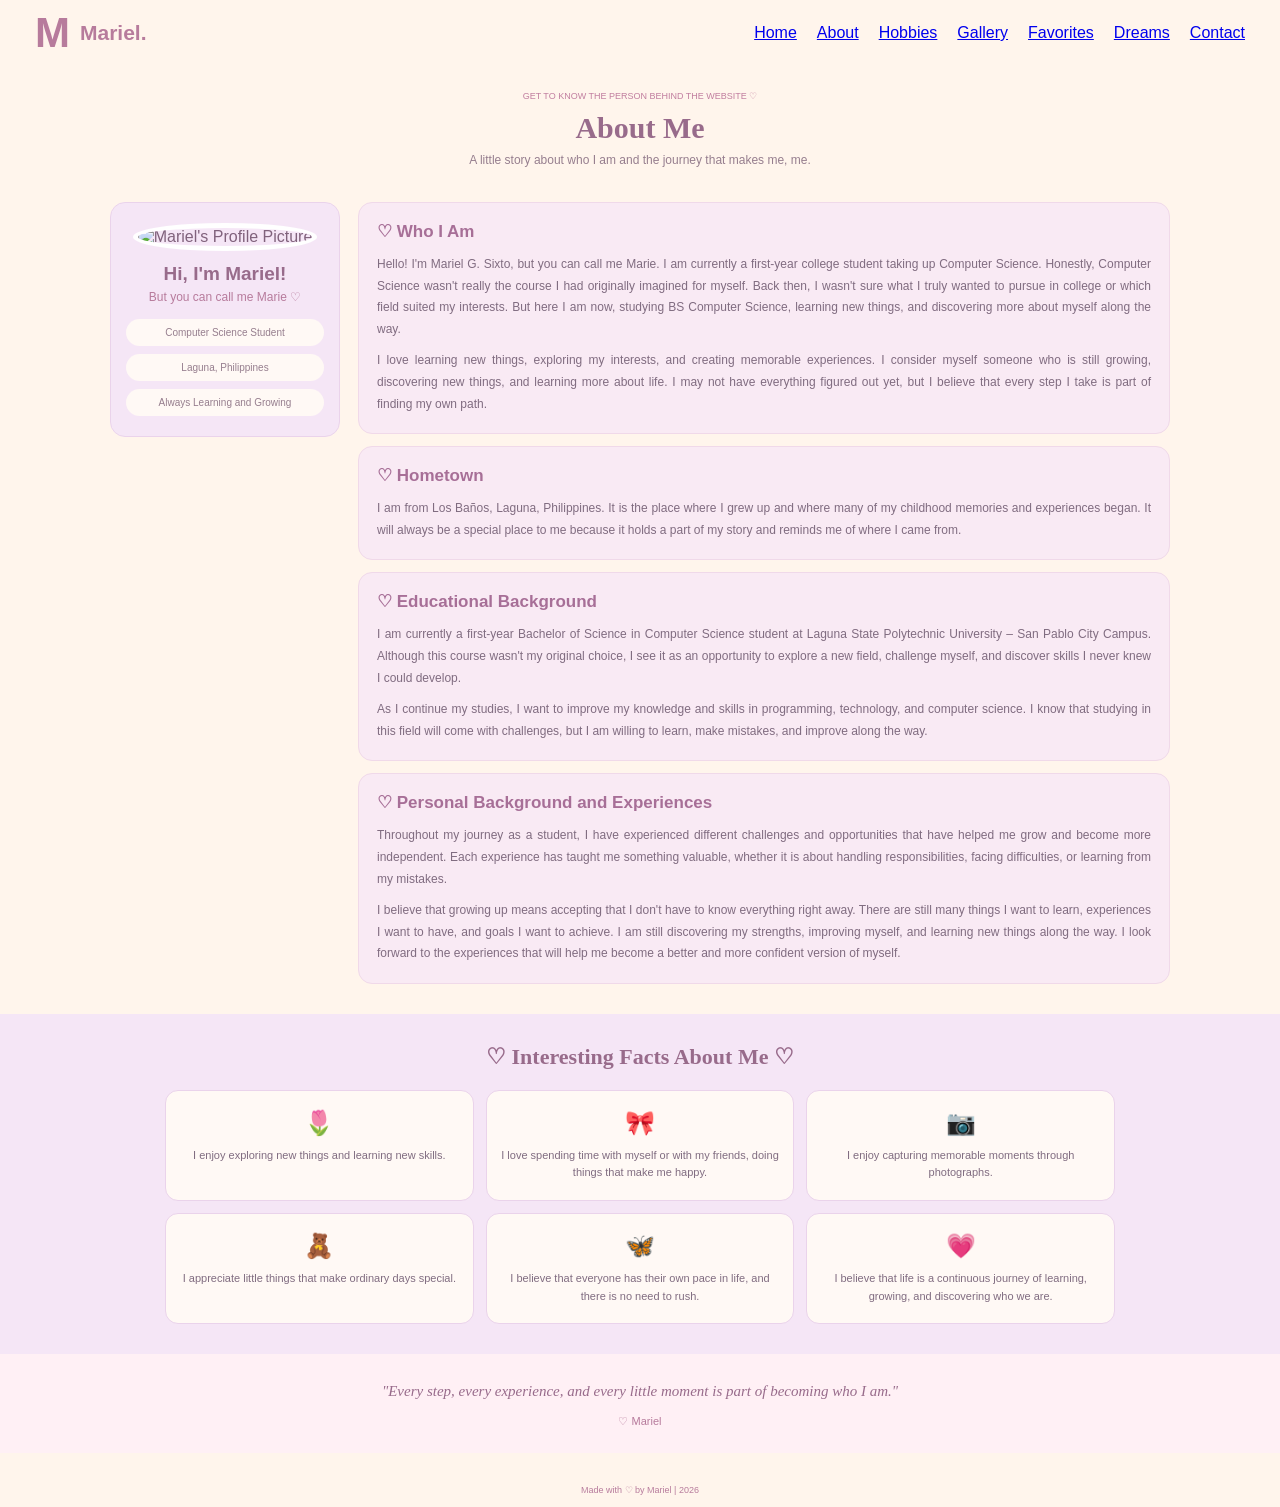
==== about.html @ 565df273 "Add files via upload" ====
<!DOCTYPE html>
<html lang="en">
<head>
    <meta charset="UTF-8">
    <meta name="viewport" content="width=device-width, initial-scale=1.0">
    <title>About Me | Mariel</title>
    <link rel="stylesheet" href="css/style.css">
</head>
<body>

    <header>
        <nav class="navbar">
            <a href="index.html" class="logo">
                <span class="logo-letter">M</span>
                <span class="logo-name">Mariel.</span>
            </a>

            <ul>
                <li><a href="index.html">Home</a></li>
                <li><a href="about.html">About</a></li>
                <li><a href="hobbies.html">Hobbies</a></li>
                <li><a href="gallery.html">Gallery</a></li>
                <li><a href="favorites.html">Favorites</a></li>
                <li><a href="dreams.html">Dreams</a></li>
                <li><a href="contact.html">Contact</a></li>
            </ul>
        </nav>
    </header>

    <main class="about-page">

        <section class="page-heading">
            <p class="subtitle">GET TO KNOW THE PERSON BEHIND THE WEBSITE ♡</p>
            <h1>About Me</h1>
            <p>A little story about who I am and the journey that makes me, me.</p>
        </section>

        <section class="about-container">

            <div class="about-profile">
                <img src="images/profile.jpg" alt="Mariel's Profile Picture">

                <h2>Hi, I'm Mariel!</h2>
                <p>But you can call me Marie ♡</p>

                <div class="profile-details">
                    <span>Computer Science Student</span>
                    <span>Laguna, Philippines</span>
                    <span>Always Learning and Growing</span>
                </div>
            </div>

            <div class="about-information">

                <div class="info-card">
                    <h2>♡ Who I Am</h2>
                    <p>
                        Hello! I'm Mariel G. Sixto, but you can call me Marie.
                        I am currently a first-year college student taking up
                        Computer Science. Honestly, Computer Science wasn't
                        really the course I had originally imagined for myself.
                        Back then, I wasn't sure what I truly wanted to pursue
                        in college or which field suited my interests. But here
                        I am now, studying BS Computer Science, learning new
                        things, and discovering more about myself along the way.
                    </p>
                    <p>
                        I love learning new things, exploring my interests,
                        and creating memorable experiences. I consider myself
                        someone who is still growing, discovering new things,
                        and learning more about life. I may not have everything
                        figured out yet, but I believe that every step I take
                        is part of finding my own path.
                    </p>
                </div>

                <div class="info-card">
                    <h2>♡ Hometown</h2>
                    <p>
                        I am from Los Baños, Laguna, Philippines. It is the
                        place where I grew up and where many of my childhood
                        memories and experiences began. It will always be a
                        special place to me because it holds a part of my story
                        and reminds me of where I came from.
                    </p>
                </div>

                <div class="info-card">
                    <h2>♡ Educational Background</h2>
                    <p>
                        I am currently a first-year Bachelor of Science in
                        Computer Science student at Laguna State Polytechnic
                        University – San Pablo City Campus. Although this
                        course wasn't my original choice, I see it as an
                        opportunity to explore a new field, challenge myself,
                        and discover skills I never knew I could develop.
                    </p>
                    <p>
                        As I continue my studies, I want to improve my
                        knowledge and skills in programming, technology,
                        and computer science. I know that studying in this
                        field will come with challenges, but I am willing
                        to learn, make mistakes, and improve along the way.
                    </p>
                </div>

                <div class="info-card">
                    <h2>♡ Personal Background and Experiences</h2>
                    <p>
                        Throughout my journey as a student, I have experienced
                        different challenges and opportunities that have
                        helped me grow and become more independent. Each
                        experience has taught me something valuable, whether
                        it is about handling responsibilities, facing
                        difficulties, or learning from my mistakes.
                    </p>
                    <p>
                        I believe that growing up means accepting that I
                        don't have to know everything right away. There are
                        still many things I want to learn, experiences I want
                        to have, and goals I want to achieve. I am still
                        discovering my strengths, improving myself, and
                        learning new things along the way. I look forward
                        to the experiences that will help me become a better
                        and more confident version of myself.
                    </p>
                </div>

            </div>

        </section>

        <section class="facts-section">
            <h2>♡ Interesting Facts About Me ♡</h2>

            <div class="facts-grid">

                <div class="fact-card">
                    <span>🌷</span>
                    <p>I enjoy exploring new things and learning new skills.</p>
                </div>

                <div class="fact-card">
                    <span>🎀</span>
                    <p>I love spending time with myself or with my friends, doing things that make me happy.</p>
                </div>

                <div class="fact-card">
                    <span>📷</span>
                    <p>I enjoy capturing memorable moments through photographs.</p>
                </div>

                <div class="fact-card">
                    <span>🧸</span>
                    <p>I appreciate little things that make ordinary days special.</p>
                </div>

                <div class="fact-card">
                    <span>🦋</span>
                    <p>I believe that everyone has their own pace in life, and there is no need to rush.</p>
                </div>

                <div class="fact-card">
                    <span>💗</span>
                    <p>I believe that life is a continuous journey of learning, growing, and discovering who we are.</p>
                </div>

            </div>
        </section>

        <section class="about-quote">
            <p>"Every step, every experience, and every little moment is part of becoming who I am."</p>
            <span>♡ Mariel</span>
        </section>

    </main>

    <footer>
        <p>Made with ♡ by Mariel | 2026</p>
    </footer>

</body>
</html>
---- css/style.css ----
/* HOME PAGE */
* {
    margin: 0;
    padding: 0;
    box-sizing: border-box;
}

body {
    background-color: #FFF5EC;
    color: #80627C;
    font-family: Arial, sans-serif;
}

header {
    width: 100%;
    background-color: #FFF5EC;
}

.navbar {
    width: 100%;
    display: flex;
    align-items: center;
    justify-content: space-between;
    padding: 12px 35px;
    box-sizing: border-box;
}

.logo {
    display: flex;
    align-items: center;
    gap: 10px;
    margin-right: auto;
    text-decoration: none;
    flex-shrink: 0;
}

.logo-letter {
    font-size: 42px;
    font-weight: bold;
    color: #B77B9C;
    line-height: 1;
}

.logo-name {
    font-size: 21px;
    font-weight: bold;
    color: #B77B9C;
}

.navbar ul {
    display: flex;
    align-items: center;
    gap: 20px;
    list-style: none;
    margin: 0;
    padding: 0;
}

@media (max-width: 850px) {
    .navbar {
        flex-wrap: wrap;
        gap: 12px;
    }

    .navbar ul {
        flex-wrap: wrap;
        gap: 12px;
    }
}

.banner {
    width: 100%;
    padding: 0 5px;
}

.banner img {
    display: block;
    width: 100%;
    height: 300px;
    object-fit: cover;
    border-radius: 10px;
}

.welcome {
    text-align: center;
    padding: 15px 20px 18px;
}

.subtitle {
    color: #C17E9F;
    font-size: 9px;
    margin-bottom: 10px;
}

.welcome h1 {
    color: #986B8B;
    font-size: 24px;
    margin-bottom: 12px;
}

.welcome h2 {
    color: #B77B9C;
    font-size: 15px;
    margin-bottom: 12px;
}

.profile {
    margin: 15px auto;
}

.profile img {
    width: 115px;
    height: 115px;
    object-fit: cover;
    border-radius: 50%;
    border: 5px solid #F2DDF0;
    box-shadow: 0 3px 10px rgba(150, 107, 139, 0.15);
}

.welcome .greeting {
    color: #986B8B;
    font-size: 19px;
    margin-bottom: 10px;
}

.description {
    color: #967E8E;
    font-size: 12px;
    line-height: 1.8;
    max-width: 750px;
    margin: 0 auto 15px;
}

.button {
    display: inline-block;
    background-color: #F2DDF0;
    color: #986B8B;
    padding: 7px 15px;
    border-radius: 15px;
    font-size: 10px;
    text-decoration: none;
    transition: 0.3s;
}

.button:hover {
    background-color: #EBC9E3;
}

.about-preview {
    background-color: #F5E6F6;
    text-align: center;
    padding: 20px 10px;
}

.about-preview h2 {
    color: #986B8B;
    font-size: 18px;
    margin-bottom: 10px;
}

.about-preview p {
    color: #967E8E;
    font-size: 11px;
    margin-bottom: 12px;
}

.preview-links {
    display: flex;
    justify-content: center;
    gap: 8px;
    flex-wrap: wrap;
}

.preview-links a {
    background-color: #FFFFFF;
    color: #80647C;
    padding: 6px 12px;
    border-radius: 15px;
    font-size: 10px;
    text-decoration: none;
}

.preview-links a:hover {
    background-color: #EBD5ED;
}

.quote {
    background-color: #FFF0F5;
    text-align: center;
    padding: 25px 20px;
}

.quote-label {
    color: #C17E9F;
    font-size: 9px;
    margin-bottom: 10px;
}

.quote h2 {
    color: #986B8B;
    font-size: 15px;
    font-style: italic;
    line-height: 1.7;
    max-width: 650px;
    margin: auto;
}

.quote span {
    display: block;
    color: #D58CB8;
    margin-top: 10px;
    font-size: 18px;
}

footer {
    background-color: #FFF5EC;
    text-align: center;
    padding: 12px;
}

footer p {
    color: #B77B9C;
    font-size: 9px;
}

@media (max-width: 600px) {
    .banner img {
        height: 220px;
    }

    .welcome h1 {
        font-size: 21px;
    }

    .welcome h2 {
        font-size: 14px;
    }

    .profile img {
        width: 100px;
        height: 100px;
    }

    .description {
        font-size: 11px;
    }

    .quote h2 {
        font-size: 13px;
    }
}

/* ABOUT PAGE */
.about-page {
    background-color: #FFF5EC;
    padding-bottom: 20px;
}

.page-heading {
    text-align: center;
    padding: 25px 15px;
}

.page-heading h1 {
    color: #986B8B;
    font-family: Georgia, serif;
    font-size: 30px;
    margin-bottom: 8px;
}

.page-heading p:last-child {
    color: #967E8E;
    font-size: 12px;
}

.about-container {
    display: grid;
    grid-template-columns: 230px 1fr;
    gap: 18px;
    max-width: 1100px;
    margin: 0 auto;
    padding: 10px 20px;
    align-items: start;
}

.about-profile {
    background-color: #F5E6F6;
    border: 1px solid #EAD3EB;
    border-radius: 15px;
    padding: 20px 15px;
    text-align: center;
    position: sticky;
    top: 15px;
}

.about-profile img {
    width: 145px;
    height: 145px;
    object-fit: cover;
    border-radius: 50%;
    border: 5px solid white;
    margin-bottom: 12px;
}

.about-profile h2 {
    color: #986B8B;
    font-size: 19px;
    margin-bottom: 5px;
}

.about-profile > p {
    color: #B77B9C;
    font-size: 12px;
    margin-bottom: 15px;
}

.profile-details {
    display: flex;
    flex-direction: column;
    gap: 8px;
}

.profile-details span {
    background-color: #FFF9F5;
    color: #967E8E;
    border-radius: 15px;
    padding: 8px;
    font-size: 10px;
}

.about-information {
    display: flex;
    flex-direction: column;
    gap: 12px;
}

.info-card {
    background-color: #F9EAF4;
    border: 1px solid #F0D9E9;
    border-radius: 14px;
    padding: 18px;
}

.info-card h2 {
    color: #A76F97;
    font-size: 17px;
    margin-bottom: 12px;
}

.info-card p {
    color: #806C80;
    font-size: 12px;
    line-height: 1.8;
    text-align: justify;
    margin-bottom: 10px;
}

.info-card p:last-child {
    margin-bottom: 0;
}

.facts-section {
    background-color: #F5E6F6;
    padding: 30px 20px;
    margin-top: 20px;
    text-align: center;
}

.facts-section h2 {
    color: #986B8B;
    font-family: Georgia, serif;
    font-size: 22px;
    margin-bottom: 20px;
}

.facts-grid {
    max-width: 950px;
    margin: auto;
    display: grid;
    grid-template-columns: repeat(3, 1fr);
    gap: 12px;
}

.fact-card {
    background-color: #FFF9F5;
    border: 1px solid #EAD3EB;
    border-radius: 13px;
    padding: 18px 12px;
}

.fact-card span {
    display: block;
    font-size: 24px;
    margin-bottom: 10px;
}

.fact-card p {
    color: #806C80;
    font-size: 11px;
    line-height: 1.6;
}

.about-quote {
    text-align: center;
    padding: 25px 20px;
    background-color: #FFF0F5;
}

.about-quote p {
    color: #986B8B;
    font-family: Georgia, serif;
    font-style: italic;
    font-size: 15px;
    line-height: 1.7;
}

.about-quote span {
    display: block;
    color: #B77B9C;
    font-size: 11px;
    margin-top: 10px;
}

@media (max-width: 768px) {
    .about-container {
        grid-template-columns: 1fr;
        padding: 10px 15px;
    }

    .about-profile {
        position: static;
        max-width: 100%;
    }

    .facts-grid {
        grid-template-columns: repeat(2, 1fr);
    }

    .page-heading h1 {
        font-size: 25px;
    }
}

@media (max-width: 480px) {
    .facts-grid {
        grid-template-columns: 1fr;
    }

    .info-card {
        padding: 15px;
    }

    .info-card p {
        font-size: 11px;
    }
}

/* MY HOBBIES AND INTERESTS PAGE */
.hobbies-page {
    background-color: #FFF5EC;
    padding-bottom: 25px;
}

.hobbies-heading {
    max-width: 850px;
    margin: auto;
    padding: 30px 20px 20px;
    text-align: center;
}

.hobbies-subtitle {
    color: #C17E9F;
    font-size: 10px;
    margin-bottom: 10px;
}

.hobbies-heading h1 {
    color: #986B8B;
    font-family: Georgia, serif;
    font-size: 28px;
    margin-bottom: 12px;
}

.hobbies-heading > p:last-child {
    color: #967E8E;
    font-size: 12px;
    line-height: 1.8;
}

.hobbies-grid {
    max-width: 1050px;
    margin: auto;
    padding: 10px 20px;
    display: grid;
    grid-template-columns: repeat(2, minmax(0, 1fr));
    gap: 16px;
}

.hobbies-intro-card {
    max-width: 1010px;
    margin: 25px auto 20px;
    padding: 30px 35px;
    background-color: #F9EAF4;
    border: 1px solid #EED6E9;
    border-radius: 18px;
    box-shadow: 0 4px 12px rgba(150, 107, 139, 0.08);
    text-align: center;
}

.hobbies-intro-card h1 {
    color: #986B8B;
    font-family: Georgia, serif;
    font-size: 28px;
    margin-bottom: 12px;
}

.hobbies-intro-card > p:last-of-type {
    color: #806C80;
    font-size: 12px;
    line-height: 1.9;
    max-width: 750px;
    margin: auto;
}

.intro-decoration {
    color: #C17E9F;
    margin-top: 15px;
    font-size: 18px;
}

@media (max-width: 768px) {
    .hobbies-intro-card {
        margin: 18px 15px;
        padding: 22px 18px;
    }

    .hobbies-intro-card h1 {
        font-size: 23px;
    }
}

.hobby-card {
    background-color: #F9EAF4;
    border: 1px solid #EED6E9;
    border-radius: 15px;
    padding: 18px;
    box-shadow: 0 3px 8px rgba(150, 107, 139, 0.08);
}

.hobby-card h2 {
    color: #A76F97;
    font-family: Georgia, serif;
    font-size: 17px;
    margin-bottom: 14px;
    text-align: center;
}

.hobby-card h3 {
    color: #A76F97;
    font-size: 13px;
    margin: 18px 0 8px;
}

.hobby-card p {
    color: #806C80;
    font-size: 12px;
    line-height: 1.8;
    text-align: justify;
    margin-bottom: 10px;
}

.hobby-card p:last-child {
    margin-bottom: 0;
}

.hobby-images {
    display: flex;
    justify-content: center;
    align-items: center;
    gap: 9px;
    margin: 0 auto 15px;
}

.hobby-images img {
    width: 125px;
    height: 105px;
    object-fit: cover;
    border-radius: 10px;
    border: 3px solid white;
    box-shadow: 0 2px 6px rgba(150, 107, 139, 0.12);
}

.single-image img {
    width: 145px;
    height: 115px;
}

.two-images img {
    width: 125px;
    height: 105px;
}

.food-images {
    display: grid;
    grid-template-columns: repeat(2, 125px);
    justify-content: center;
    gap: 9px;
}

.food-images img {
    width: 125px;
    height: 100px;
}

.group-card {
    grid-column: 1 / -1;
}

.group-photo-grid {
    display: grid;
    grid-template-columns: repeat(6, 1fr);
    gap: 9px;
    max-width: 780px;
    margin: 0 auto 18px;
}

.group-photo-grid img {
    width: 100%;
    height: 95px;
    object-fit: cover;
    border-radius: 9px;
    border: 3px solid white;
    box-shadow: 0 2px 6px rgba(150, 107, 139, 0.12);
    transition: transform 0.3s ease;
}

.group-photo-grid img:hover {
    transform: scale(1.05);
}

.more-interests {
    grid-column: 1 / -1;
    text-align: center;
}

.more-interests p {
    max-width: 750px;
    margin: auto;
    text-align: center;
}

.interest-decoration {
    color: #C17E9F;
    font-size: 20px;
    margin-top: 15px;
}

@media (max-width: 768px) {
    .hobbies-grid {
        grid-template-columns: 1fr;
        padding: 10px 15px;
    }

    .group-card,
    .more-interests {
        grid-column: auto;
    }

    .group-photo-grid {
        grid-template-columns: repeat(4, 1fr);
    }

    .group-photo-grid img {
        height: 90px;
    }

    .hobbies-heading h1 {
        font-size: 24px;
    }
}

@media (max-width: 480px) {
    .hobby-card {
        padding: 14px;
    }

    .hobby-card h2 {
        font-size: 15px;
    }

    .hobby-card p {
        font-size: 11px;
    }

    .hobby-images img {
        width: 110px;
        height: 95px;
    }

    .single-image img {
        width: 135px;
        height: 105px;
    }

    .food-images {
        grid-template-columns: repeat(2, 110px);
    }

    .food-images img {
        width: 110px;
        height: 90px;
    }

    .group-photo-grid {
        grid-template-columns: repeat(3, 1fr);
        gap: 7px;
    }

    .group-photo-grid img {
        height: 85px;
    }
}

/* GALLERY PAGE */
.gallery-page {
    width: 90%;
    max-width: 1250px;
    margin: 35px auto 60px;
}

.gallery-intro {
    background: #F9EAF4;
    border: 1px solid #EED6E9;
    border-radius: 20px;
    padding: 35px 45px;
    margin-bottom: 50px;
    text-align: center;
    box-shadow: 0 5px 15px rgba(150, 105, 135, 0.10);
}

.gallery-subtitle {
    color: #B77B9C;
    font-size: 12px;
    font-weight: bold;
    letter-spacing: 2px;
    margin-bottom: 12px;
}

.gallery-intro h1 {
    color: #9D6688;
    font-size: 34px;
    margin-bottom: 8px;
}

.gallery-intro h2 {
    color: #B77B9C;
    font-size: 17px;
    letter-spacing: 3px;
    text-transform: uppercase;
    margin-bottom: 20px;
}

.gallery-intro p:not(.gallery-subtitle) {
    color: #6F626B;
    font-size: 15px;
    line-height: 1.8;
    max-width: 900px;
    margin: 12px auto;
}

.gallery-decoration {
    color: #C58EAD;
    font-size: 23px;
    margin-top: 15px;
}

.gallery-category {
    margin-bottom: 55px;
}

.category-heading {
    display: flex;
    align-items: center;
    gap: 18px;
    margin-bottom: 22px;
    padding: 15px 20px;
    background: #F3EAF8;
    border-left: 5px solid #C49ACF;
    border-radius: 12px;
}

.category-heading span {
    color: #B77B9C;
    font-size: 27px;
    font-weight: bold;
}

.category-heading h2 {
    color: #936587;
    font-size: 23px;
    margin-bottom: 5px;
}

.category-heading p {
    color: #82727F;
    font-size: 13px;
}

.gallery-grid {
    display: grid;
    grid-template-columns: repeat(5, minmax(0, 1fr));
    gap: 22px;
    align-items: stretch;
}

.photo-card {
    min-width: 0;
    background: #FFFFFF;
    border: 1px solid #F0DDE9;
    border-radius: 15px;
    padding: 10px;
    box-shadow: 0 5px 14px rgba(140, 100, 125, 0.12);
    display: flex;
    flex-direction: column;
    transition: transform 0.25s ease, box-shadow 0.25s ease;
}

.photo-card:hover {
    transform: translateY(-5px);
    box-shadow: 0 9px 20px rgba(140, 100, 125, 0.18);
}

.photo-card img {
    display: block;
    width: 100%;
    aspect-ratio: 1 / 1;
    object-fit: cover;
    object-position: center;
    border-radius: 10px;
    background: #F5EAF1;
}

.photo-caption {
    background: #FCF5F9;
    border: 1px solid #F1DFE9;
    border-radius: 10px;
    padding: 12px 10px;
    margin-top: 10px;
    text-align: center;
    flex: 1;
}

.photo-caption h3 {
    color: #A66F91;
    font-size: 14px;
    line-height: 1.5;
    margin-bottom: 7px;
    overflow-wrap: anywhere;
}

.photo-caption p {
    color: #766A73;
    font-size: 12px;
    line-height: 1.6;
}

.gallery-ending {
    background: #F9EAF4;
    border: 1px solid #EED6E9;
    border-radius: 18px;
    padding: 30px;
    text-align: center;
    margin-top: 20px;
    box-shadow: 0 5px 15px rgba(150, 105, 135, 0.10);
}

.gallery-ending h2 {
    color: #A66F91;
    font-size: 25px;
    margin-bottom: 12px;
}

.gallery-ending p {
    max-width: 750px;
    margin: 0 auto 15px;
    color: #766A73;
    font-size: 14px;
    line-height: 1.8;
}

.gallery-ending span {
    color: #B77B9C;
    font-size: 14px;
    font-weight: bold;
}

@media (max-width: 1100px) {
    .gallery-grid {
        grid-template-columns: repeat(3, minmax(0, 1fr));
    }
}

@media (max-width: 700px) {
    .gallery-page {
        width: 94%;
        margin-top: 20px;
    }

    .gallery-intro {
        padding: 25px 20px;
    }

    .gallery-intro h1 {
        font-size: 27px;
    }

    .category-heading h2 {
        font-size: 19px;
    }

    .gallery-grid {
        grid-template-columns: repeat(2, minmax(0, 1fr));
        gap: 14px;
    }

    .photo-card {
        padding: 7px;
    }

    .photo-caption {
        padding: 10px 7px;
    }

    .photo-caption h3 {
        font-size: 12px;
    }

    .photo-caption p {
        font-size: 11px;
    }
}

@media (max-width: 380px) {
    .gallery-grid {
        grid-template-columns: 1fr;
    }
}

/* FAVORITES PAGE */
.favorites-page {
    width: 90%;
    max-width: 1100px;
    margin: 35px auto;
}

.favorites-intro {
    background: #F9EAF4;
    border: 1px solid #EED6E9;
    border-radius: 18px;
    padding: 30px 35px;
    margin-bottom: 30px;
    text-align: center;
    box-shadow: 0 4px 12px rgba(160, 110, 145, 0.08);
}

.favorites-subtitle {
    color: #B77B9C;
    font-size: 12px;
    font-weight: bold;
    letter-spacing: 2px;
    margin-bottom: 10px;
}

.favorites-intro h1 {
    color: #9B6688;
    font-size: 32px;
    margin-bottom: 15px;
}

.favorites-intro > p:not(.favorites-subtitle) {
    color: #665866;
    font-size: 15px;
    line-height: 1.8;
    max-width: 750px;
    margin: 0 auto;
}

.favorites-decoration {
    display: block;
    margin-top: 15px;
    color: #C58DAE;
    font-size: 20px;
}

.favorites-grid {
    display: grid;
    grid-template-columns: repeat(3, minmax(0, 1fr));
    gap: 22px;
    align-items: stretch;
}

.favorite-card {
    position: relative;
    min-width: 0;
    background: #FFFDFC;
    border: 1px solid #EEDCE9;
    border-radius: 17px;
    padding: 22px 18px;
    text-align: center;
    box-shadow: 0 4px 12px rgba(160, 110, 145, 0.08);
    overflow: hidden;
}

.favorite-number {
    display: block;
    color: #B77B9C;
    font-size: 13px;
    font-weight: bold;
    letter-spacing: 2px;
    margin-bottom: 12px;
    text-align: left;
}

.favorite-card img {
    display: block;
    width: 2in;
    height: 2in;
    max-width: 100%;
    object-fit: cover;
    border-radius: 12px;
    margin: 0 auto 17px;
    border: 3px solid #F4E5EF;
}

.favorite-card h2 {
    color: #9B6688;
    font-size: 19px;
    margin: 10px 0;
    line-height: 1.4;
}

.favorite-card p {
    color: #665866;
    font-size: 14px;
    line-height: 1.7;
    margin: 10px 0;
}

.favorite-caption {
    color: #B77B9C !important;
    font-size: 12px !important;
    font-weight: bold;
    margin-top: 13px !important;
}

.favorite-song-card {
    display: flex;
    flex-direction: column;
    justify-content: flex-start;
}

.song-heading {
    margin-bottom: 12px;
}

.song-heading h2 {
    margin-top: 0;
}

.spotify-player {
    width: 100%;
    margin: 5px 0 12px;
}

.spotify-player iframe {
    display: block;
    width: 100%;
    border: none;
}

.favorite-quotes-card {
    grid-column: span 2;
}

.quotes-list {
    display: flex;
    flex-direction: column;
    gap: 12px;
    margin-top: 18px;
}

.quotes-list blockquote {
    background: #F9EEF5;
    border-left: 4px solid #D7A9C7;
    border-radius: 9px;
    padding: 13px 15px;
    margin: 0;
    color: #795D70;
    font-size: 13px;
    font-style: italic;
    line-height: 1.7;
    text-align: left;
}

.favorites-reminder {
    background: #F1EAF8;
    border: 1px solid #E1D5EF;
    border-radius: 18px;
    padding: 28px 35px;
    margin: 30px 0;
    text-align: center;
}

.favorites-reminder h2 {
    color: #9274A8;
    font-size: 23px;
    margin-bottom: 12px;
}

.favorites-reminder p {
    color: #665866;
    font-size: 14px;
    line-height: 1.8;
    max-width: 750px;
    margin: 0 auto 15px;
}

.favorites-reminder span {
    color: #B77B9C;
    font-size: 13px;
    font-weight: bold;
}

@media (max-width: 850px) {
    .favorites-grid {
        grid-template-columns: repeat(2, minmax(0, 1fr));
    }

    .favorite-quotes-card {
        grid-column: span 2;
    }
}

@media (max-width: 550px) {
    .favorites-page {
        width: 92%;
    }

    .favorites-intro {
        padding: 25px 18px;
    }

    .favorites-intro h1 {
        font-size: 26px;
    }

    .favorites-grid {
        grid-template-columns: 1fr;
        gap: 17px;
    }

    .favorite-quotes-card {
        grid-column: span 1;
    }

    .favorite-card {
        padding: 20px 17px;
    }

    .favorites-reminder {
        padding: 24px 18px;
    }
}

/* DREAMS PAGE */
.dreams-page {
    width: 90%;
    max-width: 1100px;
    margin: 35px auto;
}

.dreams-intro {
    background: #F9EAF4;
    border: 1px solid #EED6E9;
    border-radius: 20px;
    padding: 40px 45px;
    text-align: center;
    margin-bottom: 45px;
    box-shadow: 0 5px 15px rgba(183, 123, 156, 0.08);
}

.dreams-subtitle {
    color: #B77B9C;
    font-size: 12px;
    font-weight: bold;
    letter-spacing: 3px;
    margin-bottom: 12px;
}

.dreams-intro h1 {
    color: #9C6687;
    font-size: 34px;
    margin-bottom: 18px;
}

.dreams-intro p:not(.dreams-subtitle) {
    color: #6F626B;
    font-size: 15px;
    line-height: 1.9;
    max-width: 850px;
    margin: auto;
}

.dreams-decoration {
    color: #C78EAE;
    font-size: 23px;
    margin-top: 18px;
}

.dream-section {
    margin-bottom: 45px;
}

.dream-section-heading {
    display: flex;
    align-items: center;
    gap: 15px;
    margin-bottom: 20px;
}

.dream-section-heading span {
    background: #EADFF3;
    color: #9476A8;
    width: 38px;
    height: 38px;
    border-radius: 50%;
    display: flex;
    align-items: center;
    justify-content: center;
    font-size: 13px;
    font-weight: bold;
    flex-shrink: 0;
}

.dream-section-heading h2 {
    color: #9C6687;
    font-size: 23px;
}

.dream-card,
.bucket-list-card,
.future-self-card {
    background: #FFFFFF;
    border: 1px solid #F0DFE9;
    border-radius: 18px;
    padding: 30px;
    box-shadow: 0 5px 15px rgba(183, 123, 156, 0.07);
}

.dream-card h3 {
    color: #A56F91;
    margin-bottom: 12px;
}

.dream-card p,
.bucket-list-card p,
.future-self-card p,
.destination-card p,
.achievement-card p {
    color: #6F626B;
    font-size: 14px;
    line-height: 1.9;
    margin-bottom: 14px;
}

.dream-highlight {
    background: #F7EFFA;
    color: #846D94;
    border-left: 4px solid #C9AEDB;
    padding: 15px 18px;
    border-radius: 8px;
    margin-top: 20px;
    font-size: 14px;
    line-height: 1.7;
}

.section-description {
    color: #6F626B;
    font-size: 14px;
    line-height: 1.9;
    margin-bottom: 20px;
}

.destination-grid {
    display: grid;
    grid-template-columns: repeat(2, 1fr);
    gap: 18px;
}

.destination-card {
    background: #FFF9F5;
    border: 1px solid #F1E2DC;
    border-radius: 17px;
    padding: 25px;
    transition: 0.3s;
}

.destination-card:hover,
.achievement-card:hover {
    transform: translateY(-4px);
}

.destination-number {
    display: inline-block;
    background: #F1E3F2;
    color: #987BA8;
    padding: 6px 12px;
    border-radius: 20px;
    font-size: 12px;
    font-weight: bold;
    margin-bottom: 12px;
}

.destination-card h3 {
    color: #A56F91;
    font-size: 18px;
    margin-bottom: 10px;
}

.destination-card p {
    margin-bottom: 0;
}

.destination-wide {
    grid-column: span 2;
}

.skills-grid {
    display: grid;
    grid-template-columns: repeat(2, 1fr);
    gap: 12px;
    margin-top: 20px;
}

.skill-item {
    background: #F9F0F6;
    color: #806C7A;
    padding: 15px;
    border-radius: 10px;
    font-size: 13px;
    line-height: 1.6;
}

.achievement-grid {
    display: grid;
    grid-template-columns: repeat(3, 1fr);
    gap: 18px;
}

.achievement-card {
    background: #F8F1FA;
    border: 1px solid #EADFF0;
    border-radius: 16px;
    padding: 25px 20px;
    text-align: center;
    transition: 0.3s;
}

.achievement-card span {
    color: #C78EAE;
    font-size: 25px;
}

.achievement-card h3 {
    color: #98749F;
    font-size: 16px;
    margin: 12px 0 8px;
}

.achievement-card p {
    margin-bottom: 0;
}

.bucket-list-card {
    background: #FFFCF8;
}

.bucket-list-grid {
    display: grid;
    grid-template-columns: repeat(2, 1fr);
    gap: 20px;
    margin-top: 25px;
}

.bucket-category {
    background: #F9F0F6;
    border-radius: 13px;
    padding: 20px;
}

.bucket-category h3 {
    color: #A56F91;
    font-size: 17px;
    margin-bottom: 15px;
}

.bucket-category label {
    display: flex;
    align-items: flex-start;
    gap: 10px;
    color: #6F626B;
    font-size: 13px;
    line-height: 1.6;
    margin-bottom: 12px;
    cursor: pointer;
}

.bucket-category input {
    accent-color: #B77B9C;
    margin-top: 4px;
    flex-shrink: 0;
}

.bucket-category label:has(input:checked) {
    color: #A78D9F;
    text-decoration: line-through;
}

.future-self-card {
    background: #F5EFF9;
    border-color: #E6D9EF;
}

.future-quote {
    background: #FFFFFF;
    color: #98749F;
    border-radius: 12px;
    padding: 20px;
    text-align: center;
    font-style: italic;
    line-height: 1.8;
    margin-top: 20px;
}

.future-letter {
    position: relative;
    background: #FFF9ED;
    border: 1px solid #F0E2C9;
    border-radius: 8px;
    padding: 40px 45px;
    max-width: 850px;
    margin: auto;
    box-shadow: 4px 5px 15px rgba(150, 120, 100, 0.08);
}

.letter-decoration {
    color: #C78EAE;
    font-size: 30px;
    text-align: right;
}

.letter-date {
    color: #B18AA0;
    font-size: 11px;
    font-weight: bold;
    letter-spacing: 2px;
    margin: 10px 0 25px;
}

.future-letter h3 {
    color: #9C6687;
    font-family: Georgia, serif;
    font-size: 23px;
    margin-bottom: 20px;
}

.future-letter p {
    color: #70636A;
    font-family: Georgia, serif;
    font-size: 15px;
    line-height: 2;
    margin-bottom: 17px;
}

.future-letter .letter-ending {
    margin-top: 25px;
    margin-bottom: 5px;
}

.future-letter .letter-signature {
    color: #A56F91;
    font-size: 19px;
    font-style: italic;
}

@media (max-width: 768px) {
    .dreams-page {
        width: 92%;
    }

    .dreams-intro {
        padding: 30px 20px;
    }

    .dreams-intro h1 {
        font-size: 27px;
    }

    .dream-section-heading h2 {
        font-size: 19px;
    }

    .destination-grid,
    .skills-grid,
    .bucket-list-grid {
        grid-template-columns: 1fr;
    }

    .destination-wide {
        grid-column: span 1;
    }

    .achievement-grid {
        grid-template-columns: repeat(2, 1fr);
    }

    .dream-card,
    .bucket-list-card,
    .future-self-card {
        padding: 22px;
    }

    .future-letter {
        padding: 30px 23px;
    }
}

@media (max-width: 480px) {
    .achievement-grid {
        grid-template-columns: 1fr;
    }

    .dream-section-heading {
        gap: 10px;
    }

    .dream-section-heading h2 {
        font-size: 17px;
    }
}

/* CONTACT PAGE */
.contact-page {
    width: 90%;
    max-width: 1100px;
    margin: 35px auto;
}

.contact-intro {
    background: #F9EAF4;
    border: 1px solid #EED6E9;
    border-radius: 20px;
    padding: 35px 45px;
    text-align: center;
    margin-bottom: 30px;
    box-shadow: 0 5px 15px rgba(150, 110, 140, 0.08);
}

.contact-subtitle {
    color: #B77B9C;
    font-size: 12px;
    font-weight: bold;
    letter-spacing: 2px;
    margin-bottom: 10px;
}

.contact-intro h1 {
    color: #A66F91;
    font-size: 34px;
    margin-bottom: 12px;
}

.contact-intro h2 {
    color: #6F5875;
    font-size: 21px;
    margin-bottom: 15px;
}

.contact-intro p {
    color: #6D626D;
    font-size: 14px;
    line-height: 1.8;
    max-width: 800px;
    margin: 10px auto;
}

.contact-decoration {
    display: block;
    color: #C58BAA;
    font-size: 22px;
    margin-top: 15px;
}

.contact-content {
    display: grid;
    grid-template-columns: 1fr 1.2fr;
    gap: 25px;
    align-items: stretch;
}

.contact-info {
    display: flex;
    flex-direction: column;
    gap: 20px;
}

.contact-card,
.contact-form-card {
    background: #FFFFFF;
    border: 1px solid #EEDDEB;
    border-radius: 18px;
    padding: 25px;
    box-shadow: 0 5px 15px rgba(150, 110, 140, 0.08);
}

.contact-card h2,
.contact-form-card h2 {
    color: #A66F91;
    font-size: 21px;
    margin-bottom: 10px;
}

.contact-card-description {
    color: #817581;
    font-size: 13px;
    line-height: 1.6;
    margin-bottom: 20px;
}

.contact-detail {
    display: flex;
    align-items: center;
    gap: 13px;
    background: #FCF5FA;
    border-radius: 12px;
    padding: 13px;
    margin-top: 12px;
}

.contact-icon {
    width: 38px;
    height: 38px;
    background: #EEDCED;
    color: #A66F91;
    border-radius: 50%;
    display: flex;
    align-items: center;
    justify-content: center;
    font-size: 18px;
    flex-shrink: 0;
}

.contact-detail h3 {
    color: #6F5875;
    font-size: 13px;
    margin-bottom: 5px;
}

.contact-detail a {
    color: #9A7290;
    font-size: 12px;
    text-decoration: none;
    overflow-wrap: anywhere;
}

.contact-detail a:hover {
    color: #B77B9C;
    text-decoration: underline;
}

.social-link {
    display: flex;
    align-items: center;
    gap: 12px;
    background: #FCF5FA;
    color: #6F5875;
    text-decoration: none;
    padding: 12px 14px;
    border-radius: 12px;
    margin-top: 10px;
    font-size: 14px;
    transition: 0.3s;
}

.social-link:hover {
    background: #F1E4F4;
    transform: translateX(4px);
}

.social-icon {
    width: 30px;
    height: 30px;
    background: #EEDCED;
    color: #A66F91;
    border-radius: 50%;
    display: flex;
    align-items: center;
    justify-content: center;
    font-weight: bold;
    font-size: 14px;
}

.social-arrow {
    margin-left: auto;
    color: #B77B9C;
}

.contact-form-card {
    background: #FFFFFF;
    padding: 30px;
}

.form-heading {
    text-align: center;
    margin-bottom: 25px;
}

.form-heading h2 {
    font-size: 25px;
}

.form-heading p:last-child {
    color: #817581;
    font-size: 13px;
}

.form-group {
    margin-bottom: 17px;
}

.form-group label {
    display: block;
    color: #6F5875;
    font-size: 13px;
    font-weight: bold;
    margin-bottom: 8px;
}

.form-group input,
.form-group textarea {
    width: 100%;
    padding: 12px 14px;
    border: 1px solid #E8D8E7;
    border-radius: 10px;
    background: #FFFCFE;
    color: #6D626D;
    font-family: inherit;
    font-size: 13px;
    outline: none;
    box-sizing: border-box;
}

.form-group input:focus,
.form-group textarea:focus {
    border-color: #C58BAA;
    box-shadow: 0 0 5px rgba(197, 139, 170, 0.2);
}

.form-group textarea {
    resize: vertical;
}

.contact-button {
    width: 100%;
    padding: 13px;
    background: #C58BAA;
    color: white;
    border: none;
    border-radius: 25px;
    font-size: 14px;
    font-weight: bold;
    cursor: pointer;
    transition: 0.3s;
}

.contact-button:hover {
    background: #A66F91;
}

.form-note {
    color: #9A8998;
    font-size: 11px;
    text-align: center;
    margin-top: 12px;
}

.contact-thankyou {
    background: #F3EDF8;
    border: 1px solid #E7DCEF;
    border-radius: 18px;
    text-align: center;
    padding: 25px;
    margin: 30px 0;
}

.contact-thankyou h2 {
    color: #A66F91;
    font-size: 21px;
    margin-bottom: 10px;
}

.contact-thankyou p {
    color: #6D626D;
    font-size: 13px;
    line-height: 1.7;
}

@media (max-width: 768px) {
    .contact-page {
        width: 92%;
        margin: 20px auto;
    }

    .contact-intro {
        padding: 25px 20px;
    }

    .contact-intro h1 {
        font-size: 28px;
    }

    .contact-content {
        grid-template-columns: 1fr;
    }

    .contact-form-card {
        padding: 22px;
    }
}
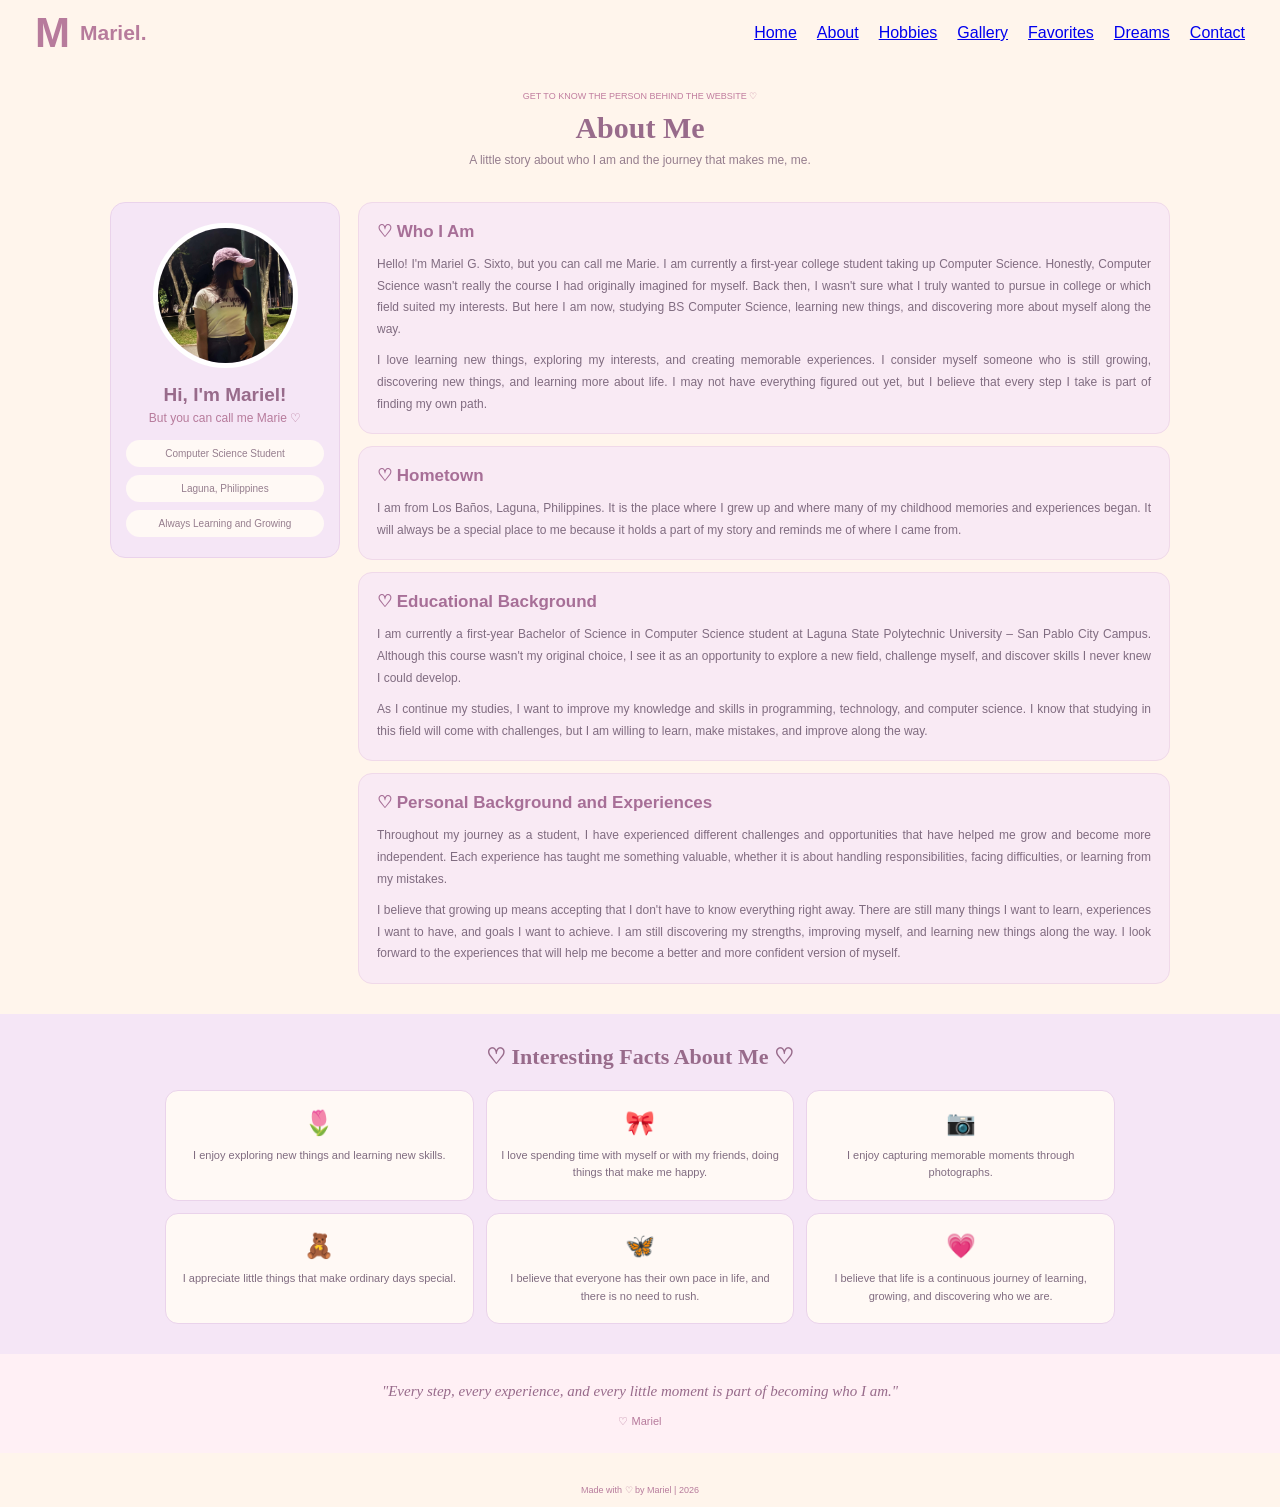
==== commit 6c2da1fd: "Add files via upload" ====
--- a/about.html
+++ b/about.html
@@ -38,7 +38,7 @@
         <section class="about-container">
 
             <div class="about-profile">
-                <img src="images/profile.jpg" alt="Mariel's Profile Picture">
+                <img src="images/Profile.jpg" alt="Mariel's Profile Picture">
 
                 <h2>Hi, I'm Mariel!</h2>
                 <p>But you can call me Marie ♡</p>
